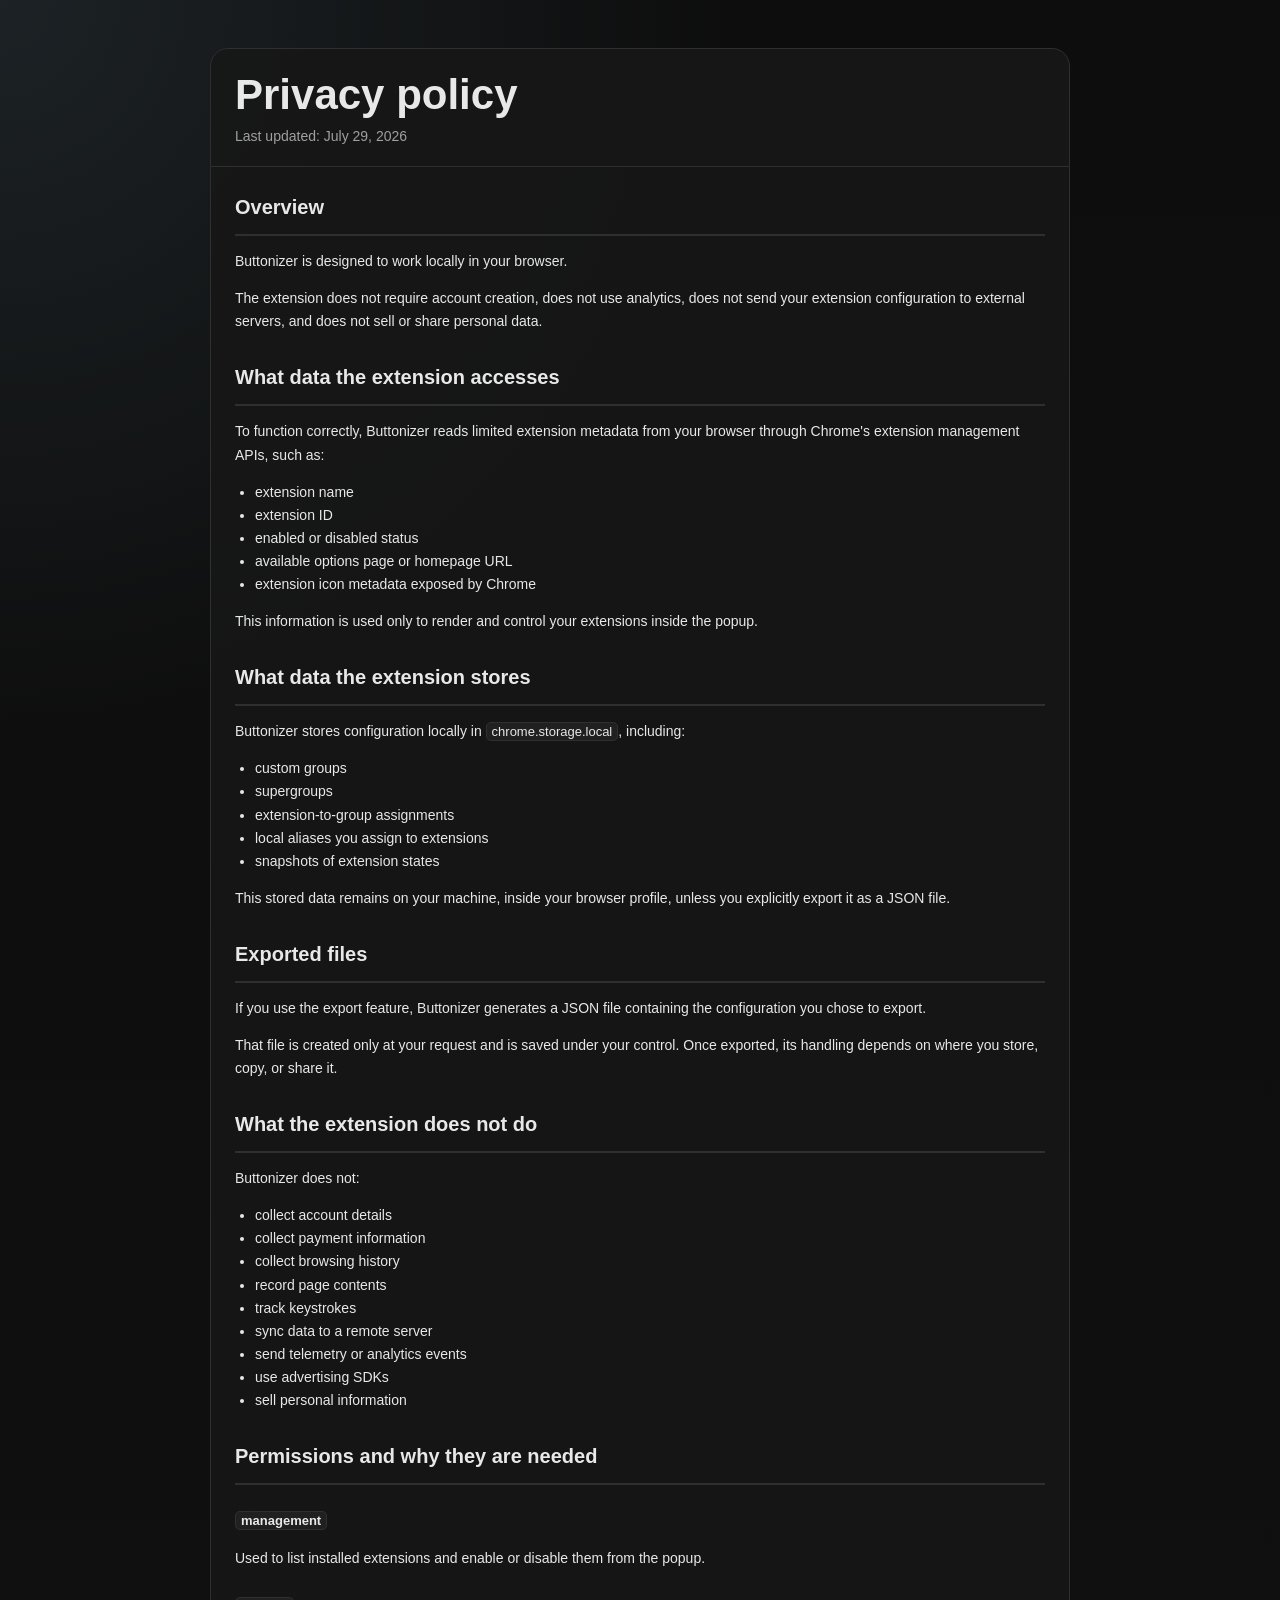
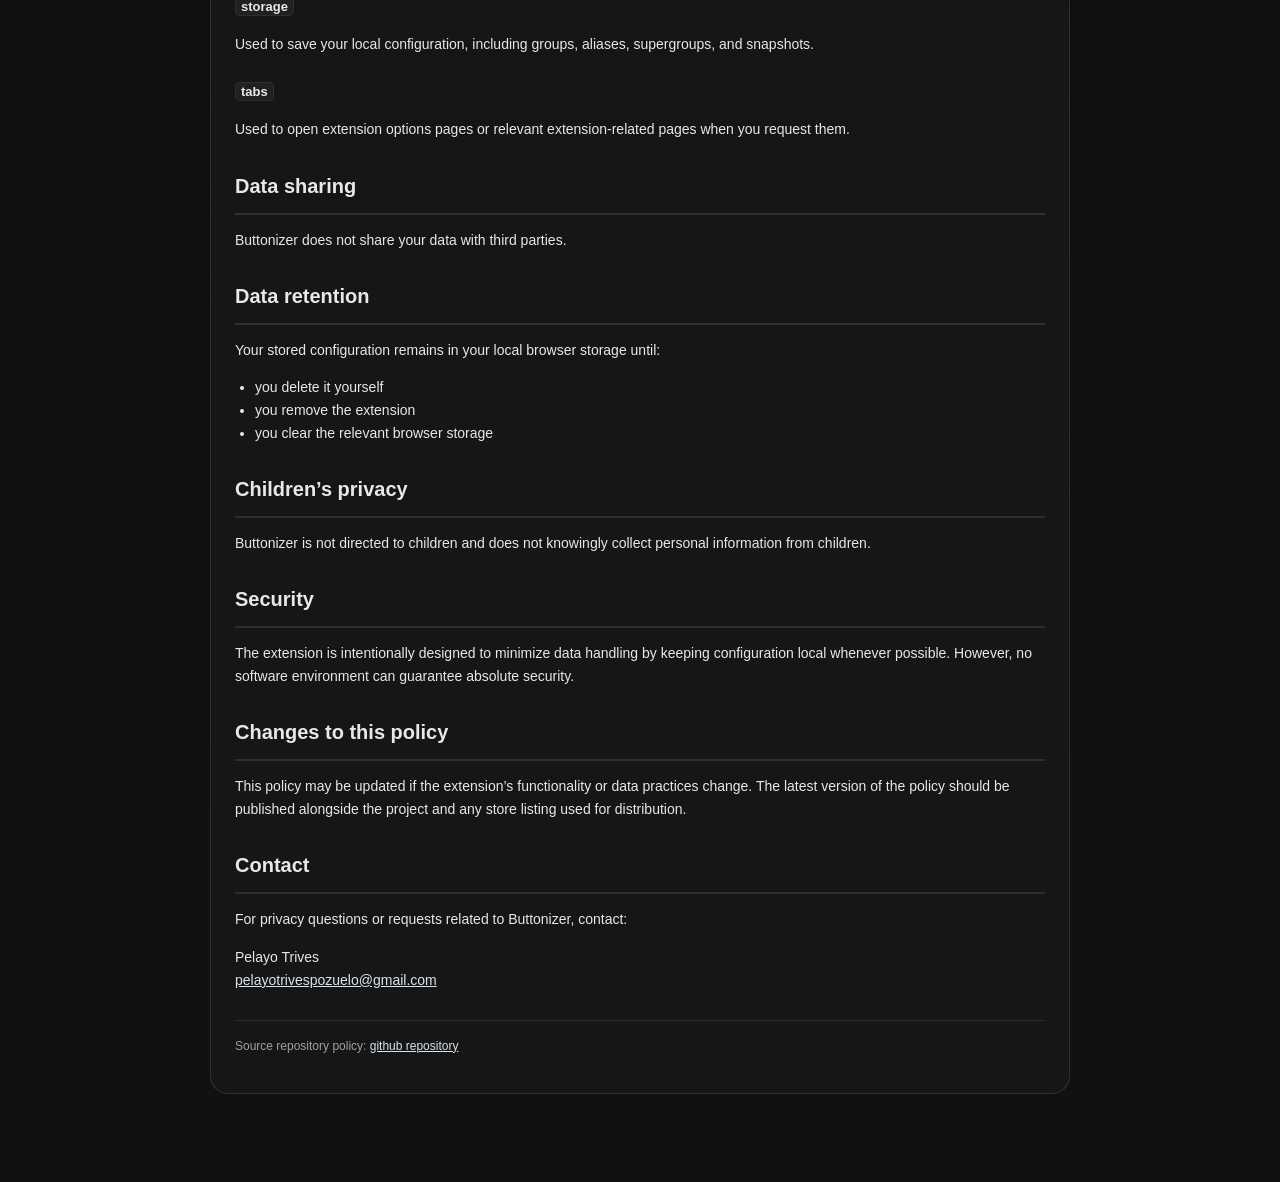
==== docs/index.html @ db45c384 "feat: initial commit" ====
<!doctype html>
<html lang="en">
  <head>
    <meta charset="UTF-8" />
    <meta http-equiv="refresh" content="0; url=./privacy/" />
    <meta name="viewport" content="width=device-width, initial-scale=1.0" />
    <title>Buttonizer</title>
    <link rel="icon" type="image/png" href="../icons/icon-32.png" />
  </head>
  <body>
    <p>
      redirecting to
      <a href="./privacy/">privacy policy</a>
    </p>
  </body>
</html>
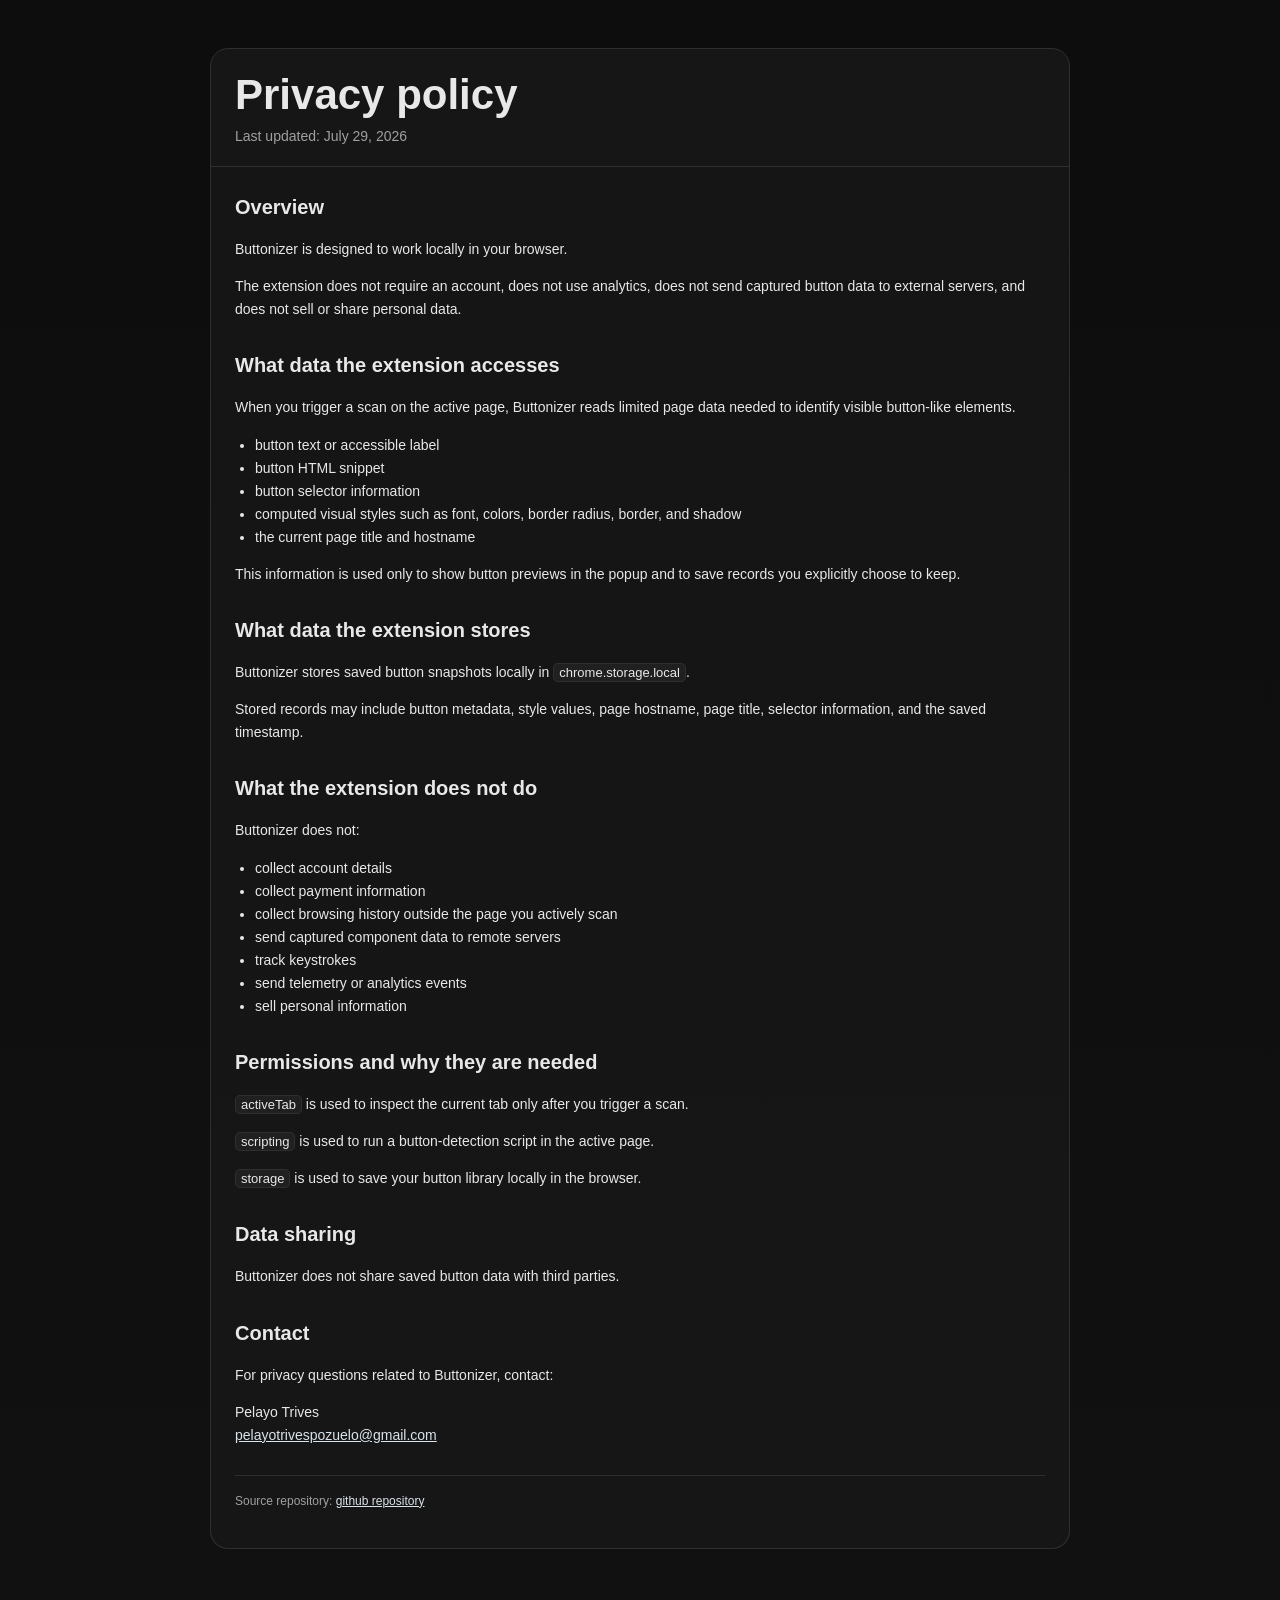
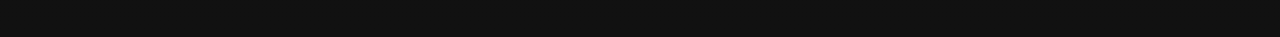
==== commit 3441fa0d: "feat: add initial implementation of Buttonizer extension with popup UI and button detection" ====
--- a/docs/index.html
+++ b/docs/index.html
@@ -5,12 +5,8 @@
     <meta http-equiv="refresh" content="0; url=./privacy/" />
     <meta name="viewport" content="width=device-width, initial-scale=1.0" />
     <title>Buttonizer</title>
-    <link rel="icon" type="image/png" href="../icons/icon-32.png" />
   </head>
   <body>
-    <p>
-      redirecting to
-      <a href="./privacy/">privacy policy</a>
-    </p>
+    <p>Redirecting to <a href="./privacy/">privacy policy</a>.</p>
   </body>
 </html>
